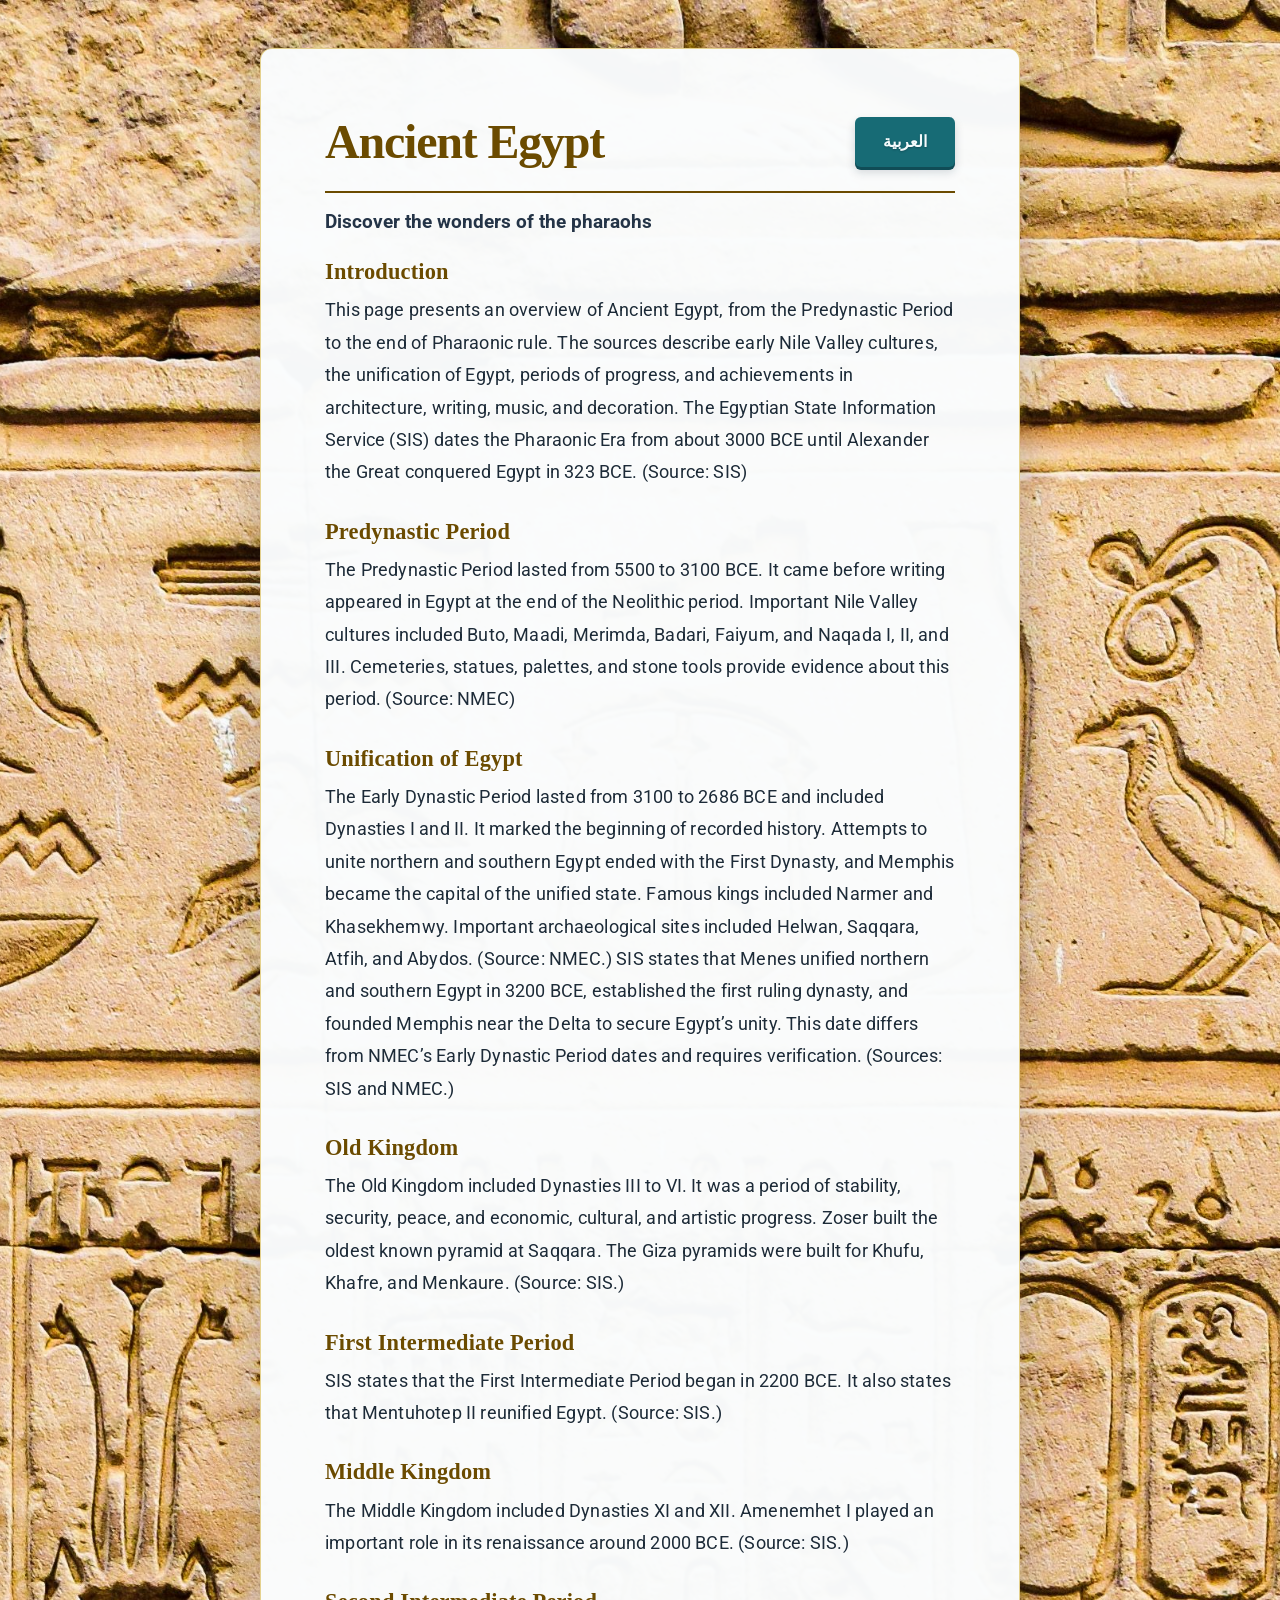
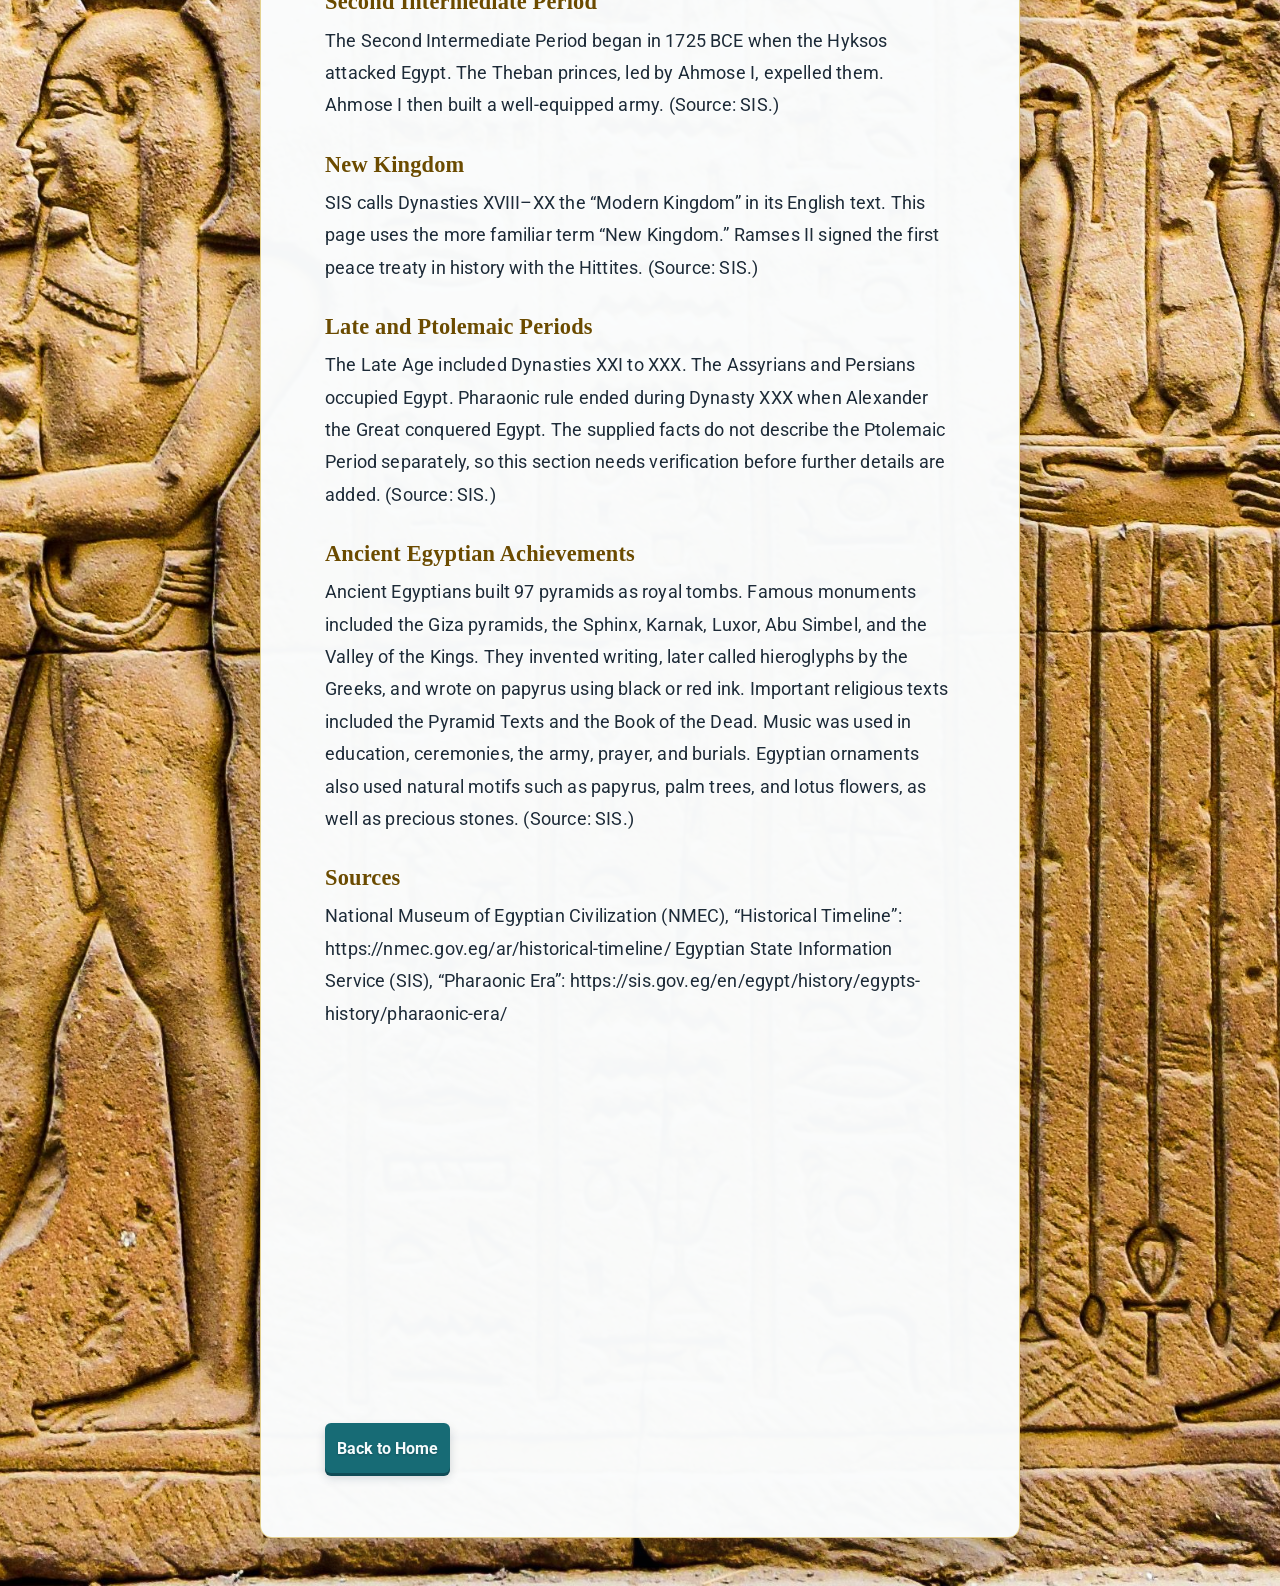
==== contentpages/ancient-egypt.html @ c21eed93 "Initial commit" ====
<!DOCTYPE html>
<html lang="en">
<head>
    <meta charset="UTF-8">
    <meta name="viewport" content="width=device-width, initial-scale=1.0">
    <title>Ancient Egypt | Masr Digital Heritage</title>
    <link rel="stylesheet" href="../stylesheet.css">
    <link rel="stylesheet" href="article.css">
    <link rel="preconnect" href="https://fonts.googleapis.com">
    <link rel="preconnect" href="https://fonts.gstatic.com" crossorigin>
    <link href="https://fonts.googleapis.com/css2?family=Roboto:wght@400;700&display=swap" rel="stylesheet">
    <script src="aescript.js" defer></script>
</head>
<body class="ancient-egypt-body">
    <main class="Homepage">
        <div class="version-header">
            <h1 class="titleh1">Ancient Egypt</h1>
            <button class="egypt-button version-toggle" id="content-version-toggle" type="button" aria-label="Switch to Arabic">العربية</button>
        </div>
        
        <h3>Discover the wonders of the pharaohs</h3>
        <div class="Homepage-text ancient-egypt-content" id="ancient-egypt-content"></div>
        <div class="egypt-video">
            <iframe src="https://www.youtube.com/embed/CskfvgEItPA" title="The ENTIRE History of Egypt | Ancient Civilizations Documentary" loading="lazy" allow="accelerometer; autoplay; clipboard-write; encrypted-media; gyroscope; picture-in-picture; web-share" referrerpolicy="strict-origin-when-cross-origin" allowfullscreen></iframe>
        </div>
        <a href="../index.html" class="egypt-button">Back to Home</a>
    </main>
</body>
</html>
---- stylesheet.css ----
* {
  box-sizing: border-box;
}

:root {
  --blue: #275f83;
  --gold: #6b4b00;
  --text-shadow: 0 2px 8px rgb(23 54 76 / 32%);
}
.video-container {
  position: fixed;
  inset: 0;
  z-index: 0;
  overflow: hidden;
  pointer-events: none;
}

#video {
  position: absolute;
  inset: 0;
  width: 100%;
  height: 100%;
  object-fit: cover;
}

body {
  background-size: cover;
  background-position: center;
  background-repeat: no-repeat;
  background-color: #17212b;
  color: #243447;
  font-family: 'Roboto', sans-serif;
  justify-content: center;
  align-items: center;
  display: flex;
  min-height: 100vh;
  min-height: 100dvh;
  margin: 0;
  padding: 24px;
}

.Homepage {
  position: relative;
  z-index: 1;
  background: linear-gradient(135deg, rgb(248 251 253 / 46%), rgb(225 237 244 / 42%));
  border: 3px solid var(--blue);
  box-shadow: 0 14px 40px rgb(12 25 38 / 35%), inset 0 0 0 1px rgb(212 175 55 / 45%), inset 0 0 0 5px rgba(3, 89, 155, 0.35);
  backdrop-filter: blur(1px);
  display: flex;
  justify-content: center;
  flex-direction: column;
  align-items: center;
  border-radius: 8px;
  width: 100%;
  min-height: calc(100vh - 48px);
  min-height: calc(100dvh - 48px);
  padding: 32px;
}

.Homepage-text {
  color: #10283b;
  text-shadow: 0 1px 3px rgb(255 255 255 / 80%);
  text-align: center;
  font-size: 20px;
  font-weight: 400;
  line-height: 1.7;
  width: min(500px, 100%);
  margin: 12px 0 0;
}

.homepage-emblem {
  display: block;
  width: auto;
  max-width: 100%;
  height: clamp(100px, 18vw, 170px);
  margin: 0 0 20px;
  object-fit: contain;
  filter: drop-shadow(0 6px 8px rgb(12 25 38 / 22%));
}

.titleh1 {
  color: var(--gold);
  font-family: 'Roboto', sans-serif;
  font-weight: 700;
  letter-spacing: -0.03em;
  text-shadow: 0 1px 3px rgb(255 255 255 / 85%);
  text-align: center;
  font-size: 50px;
  width: min(500px, 100%);
  margin: 0;
}

.titleh1::after {
  content: '';
  display: block;
  width: 72px;
  height: 2px;
  margin: 14px auto 0;
  background: linear-gradient(90deg, transparent, var(--gold), transparent);
}


.egypt-button {
  display: inline-flex;
  align-items: center;
  justify-content: center;
  border: none;
  background: #176b75;
  color: #f5fbfc;
  text-shadow: 0 1px 2px rgb(12 25 38 / 30%);
  font: inherit;
  font-weight: 700;
  text-decoration: none;
  min-width: 100px;
  min-height: 50px;
  padding: 8px 12px;
  border-radius: 6px;
  box-shadow: 0 3px 0 #104c56, 0 5px 10px rgb(18 39 55 / 18%);
  cursor: pointer;
  transition: background-color 160ms ease, box-shadow 160ms ease, transform 160ms ease;
}

.egypt-button:hover {
  background: #1e7e88;
  box-shadow: 0 4px 0 #104c56, 0 7px 14px rgb(18 39 55 / 22%);
  transform: translateY(-1px);
}

.egypt-button:active {
  box-shadow: 0 1px 0 #104c56, 0 2px 5px rgb(18 39 55 / 18%);
  transform: translateY(2px);
}

.egypt-button:focus-visible {
  outline: 3px solid var(--gold);
  outline-offset: 3px;
}

@media (prefers-reduced-motion: reduce) {
  .egypt-button {
    transition: none;
  }
}

.selection {
  display: flex;
  flex-wrap: wrap;
  justify-content: center;
  align-items: center;
  gap: 20px;
  margin-top: 20px;
}

@media (max-width: 600px) {
  body {
    padding: 14px;
  }

  .Homepage {
    min-height: calc(100vh - 28px);
    min-height: calc(100dvh - 28px);
    padding: 28px 18px;
  }

  .titleh1 {
    font-size: clamp(36px, 10vw, 50px);
  }

  .Homepage-text {
    font-size: clamp(16px, 4.5vw, 20px);
    line-height: 1.5;
  }

  .selection {
    display: grid;
    grid-template-columns: repeat(2, minmax(0, 1fr));
    width: 100%;
    gap: 12px;
  }

  .egypt-button {
    width: 100%;
  }
}
---- contentpages/article.css ----
body {
  display: block;
  min-height: 100vh;
  min-height: 100dvh;
  padding: clamp(16px, 4vw, 48px);
}

.Homepage {
  display: block;
  width: min(760px, 100%);
  min-height: 0;
  margin: 0 auto;
  padding: clamp(28px, 6vw, 64px);
  background: rgb(250 252 253 / 98%);
  border: 1px solid rgb(212 175 55 / 55%);
  border-radius: 12px;
  box-shadow: 0 18px 48px rgb(12 25 38 / 24%);
}

.article-image {
  display: block;
  width: auto;
  max-width: 100%;
  height: clamp(140px, 24vw, 220px);
  margin: 0 0 32px;
  object-fit: contain;
  filter: drop-shadow(0 6px 8px rgb(12 25 38 / 22%));
}

.titleh1 {
  width: auto;
  margin: 0;
  color: var(--gold);
  font-family: Georgia, 'Times New Roman', serif;
  font-size: clamp(2rem, 5vw, 3rem);
  font-weight: 700;
  letter-spacing: -0.025em;
  line-height: 1.2;
  text-shadow: 0 1px 2px rgb(255 255 255 / 70%);
  text-align: left;
}

.version-header {
  display: flex;
  align-items: center;
  justify-content: space-between;
  gap: 16px;
  padding-bottom: 20px;
  border-bottom: 2px solid var(--gold);
}

.titleh1::after {
  display: none;
}

.Homepage-text {
  width: auto;
  max-width: 65ch;
  margin: 24px 0 0;
  color: #1d2b38;
  font-size: 1.125rem;
  letter-spacing: 0.01em;
  line-height: 1.8;
  text-align: left;
}

.Homepage > .ancient-egypt-content {
  align-self: stretch;
  width: 100%;
  max-width: 65ch;
  margin: 24px auto 0;
  text-align: start;
}

.version-toggle {
  flex-shrink: 0;
}

 .ancient-egypt-video,
.egypt-video {
  width: 100%;
  max-width: 65ch;
  aspect-ratio: 16 / 9;
  margin: 32px auto 0;
}

.egypt-video iframe {
  display: block;
  width: 100%;
  height: 100%;
  border: 0;
}

.ancient-egypt-section + .ancient-egypt-section {
  margin-top: 1.75rem;
}

.ancient-egypt-section h2 {
  margin: 0 0 0.5rem;
  color: var(--gold);
  font-family: Georgia, 'Times New Roman', serif;
  font-size: 1.4rem;
  line-height: 1.3;
}

.ancient-egypt-section p {
  margin: 0;
}

.ancient-egypt-section p + p {
  margin-top: 0.85rem;
}

.Homepage > .egypt-button {
  margin-top: 32px;
}

@media (max-width: 600px) {
  body {
    padding: 14px;
  }

  .Homepage {
    padding: 28px 20px;
  }

  .version-header {
    gap: 8px;
  }

  .version-header .titleh1 {
    flex: 1;
    min-width: 0;
    font-size: clamp(1.375rem, 7vw, 2rem);
    line-height: 1.15;
  }

  .version-toggle {
    width: auto;
    flex: 0 0 auto;
    min-width: 0;
    min-height: 42px;
    padding: 8px 10px;
    font-size: 0.875rem;
  }

  .Homepage-text {
    font-size: 1rem;
    line-height: 1.7;
  }
}
.ancient-egypt-body {
  background-image: url('pexels-axp-photography-500641970-16386716.jpg');
}
.modern-egypt-body {
  background-image: url('vecteezy_egypt-armed-forces-day-background_28347614.jpg');
}
.digital-egypt-body {
  background-image: url('nasa-Q1p7bh3SHj8-unsplash.jpg');
  background-size: fill;
}
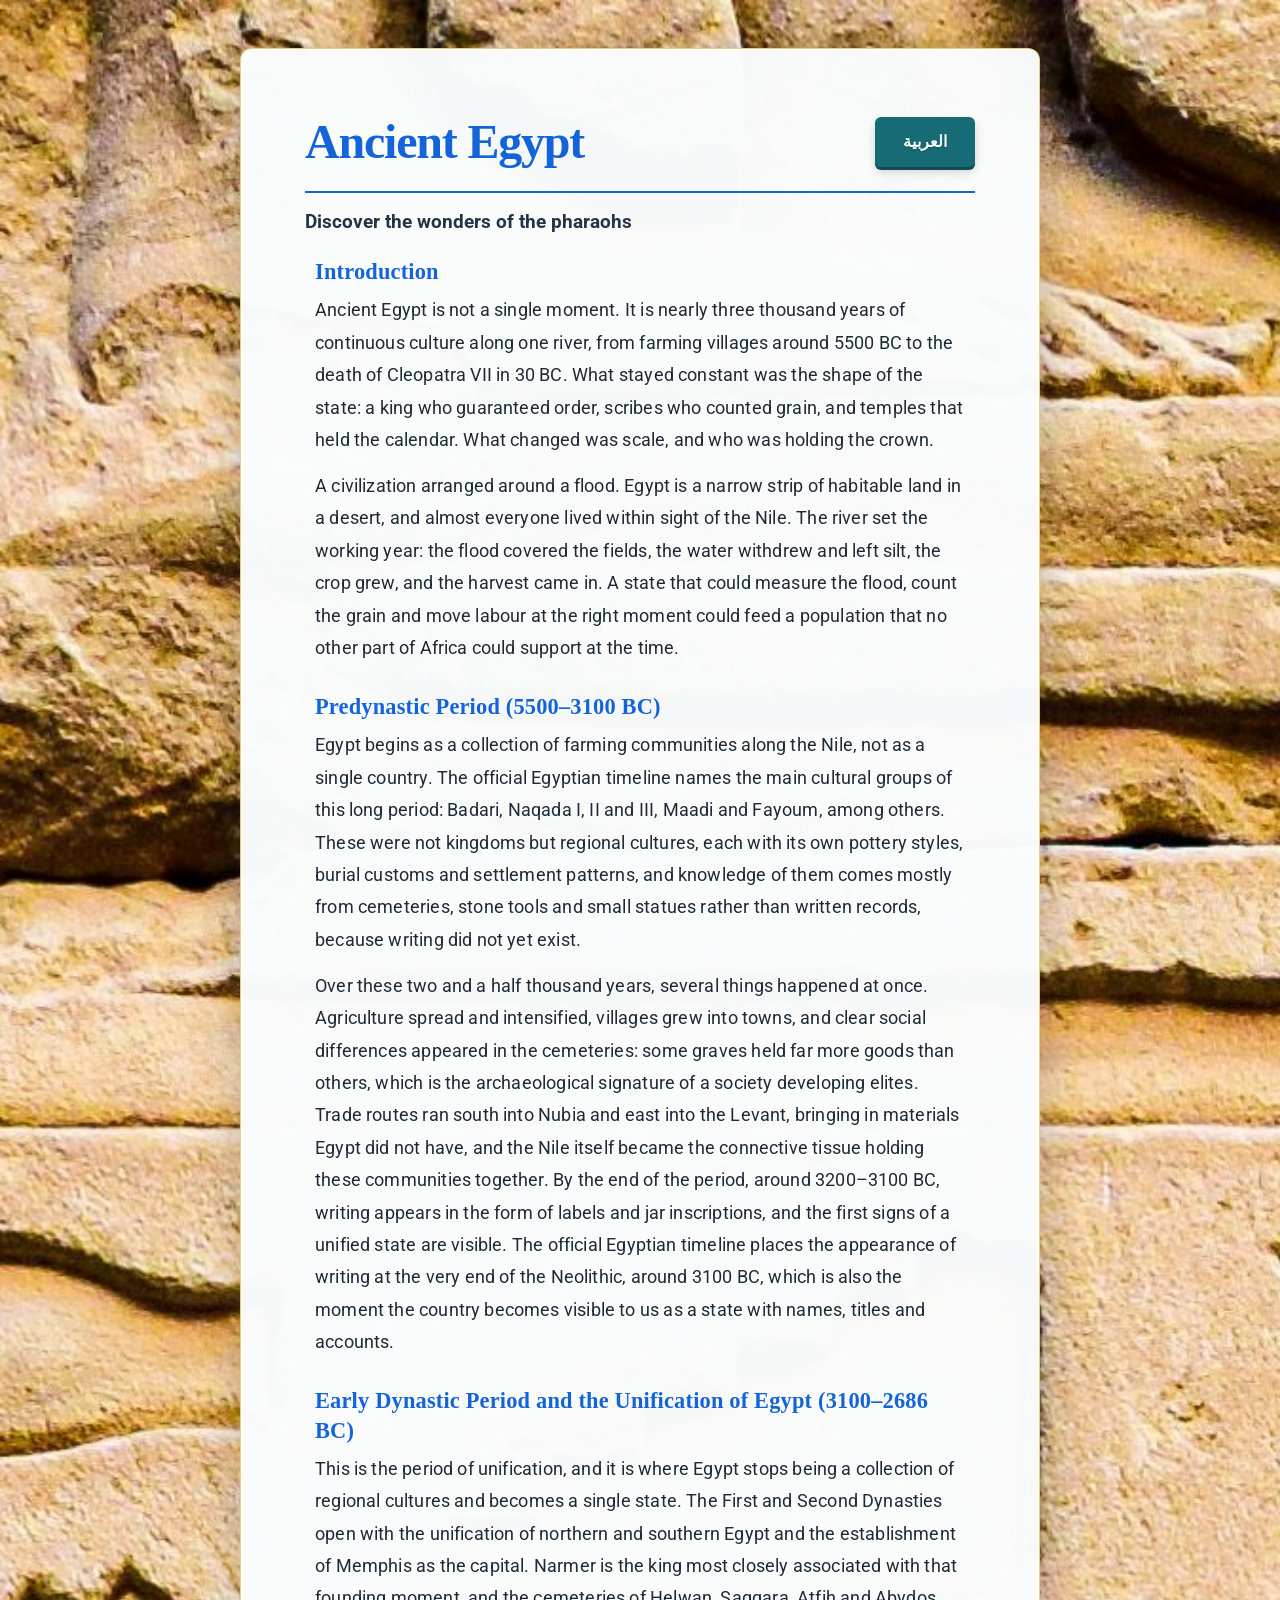
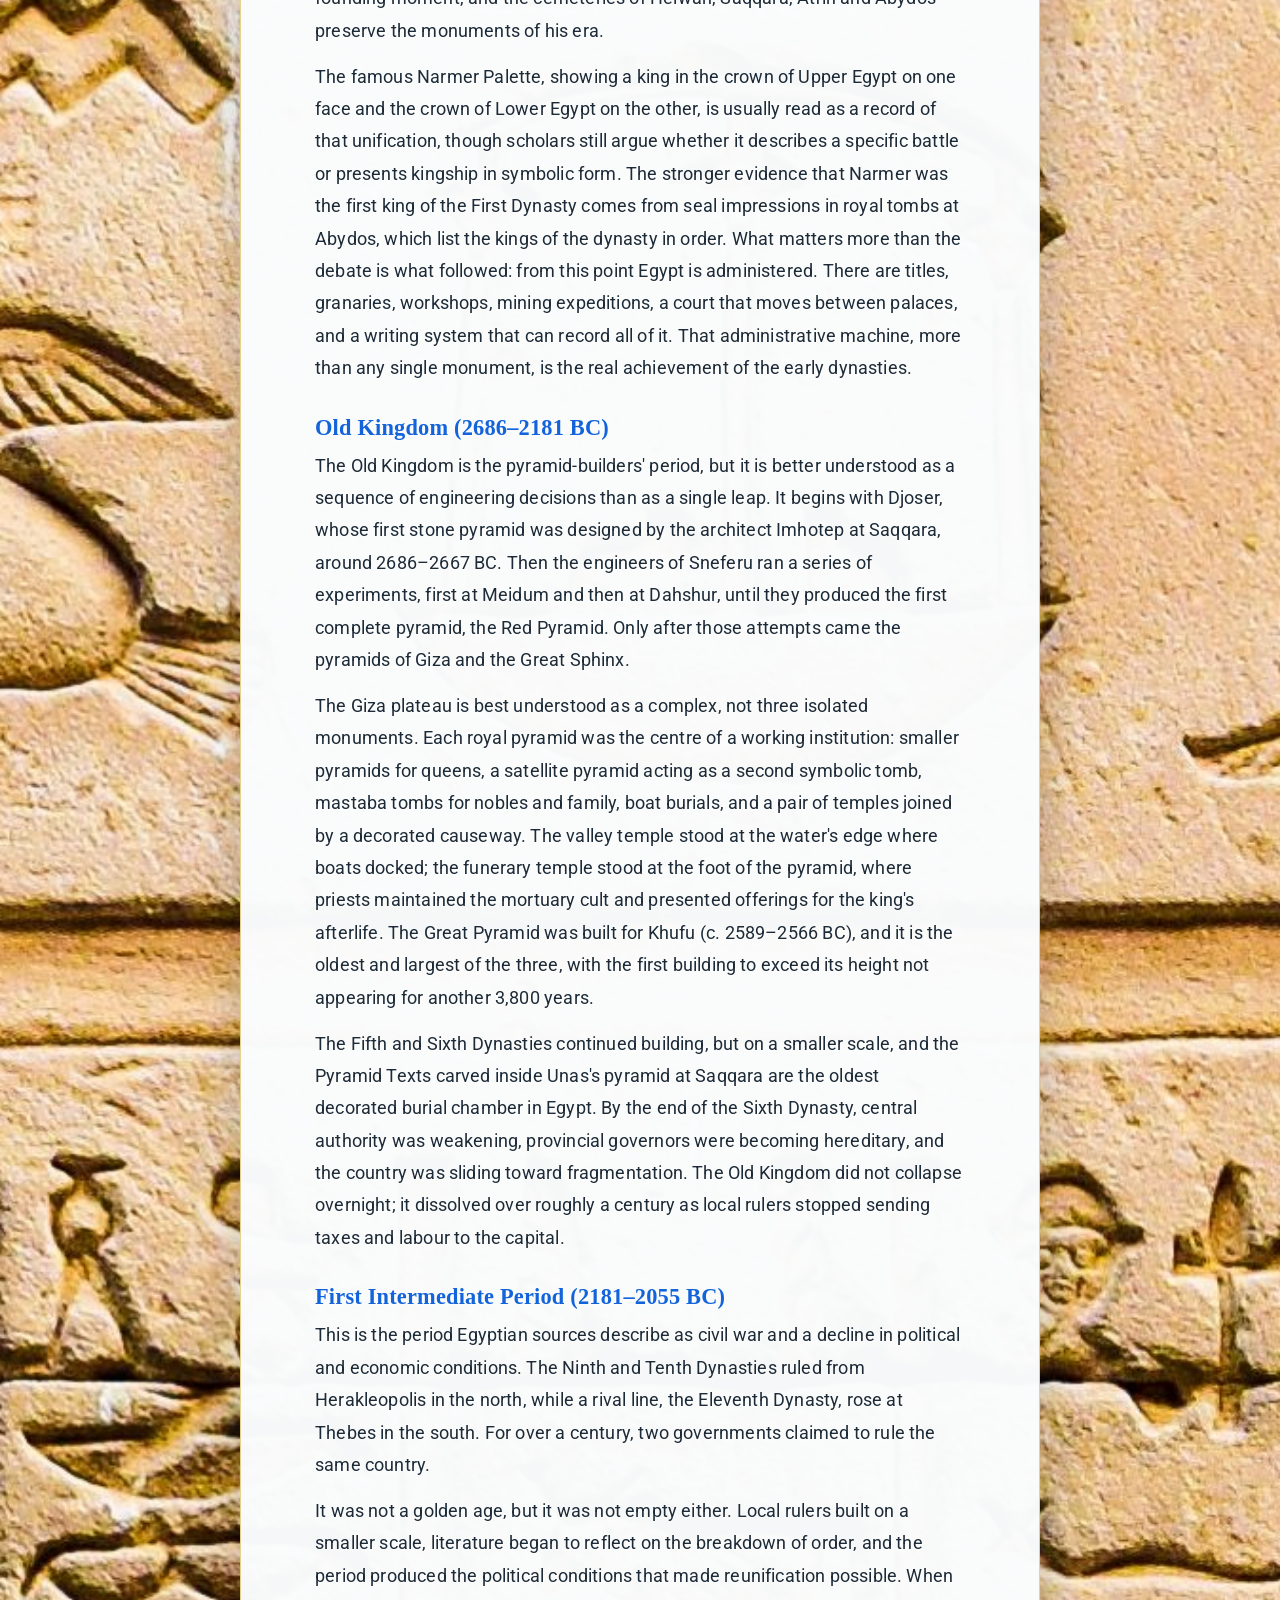
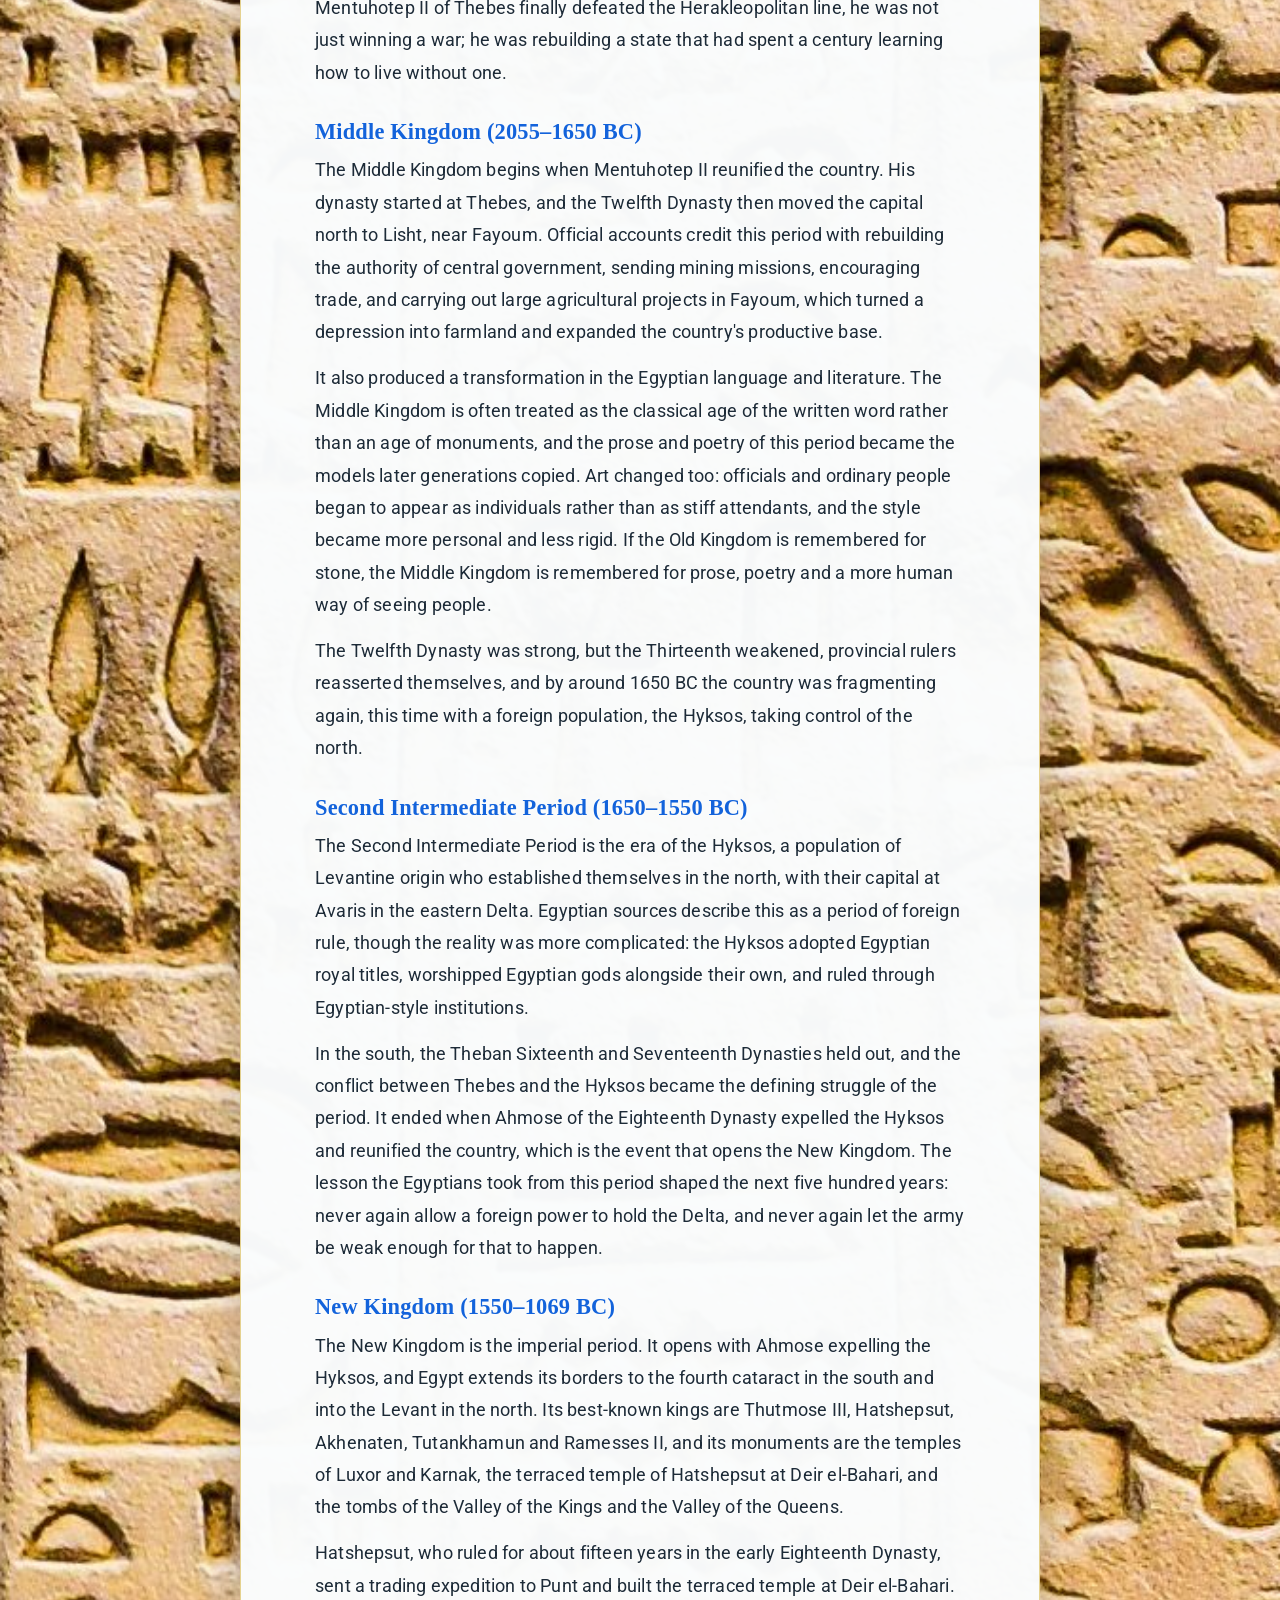
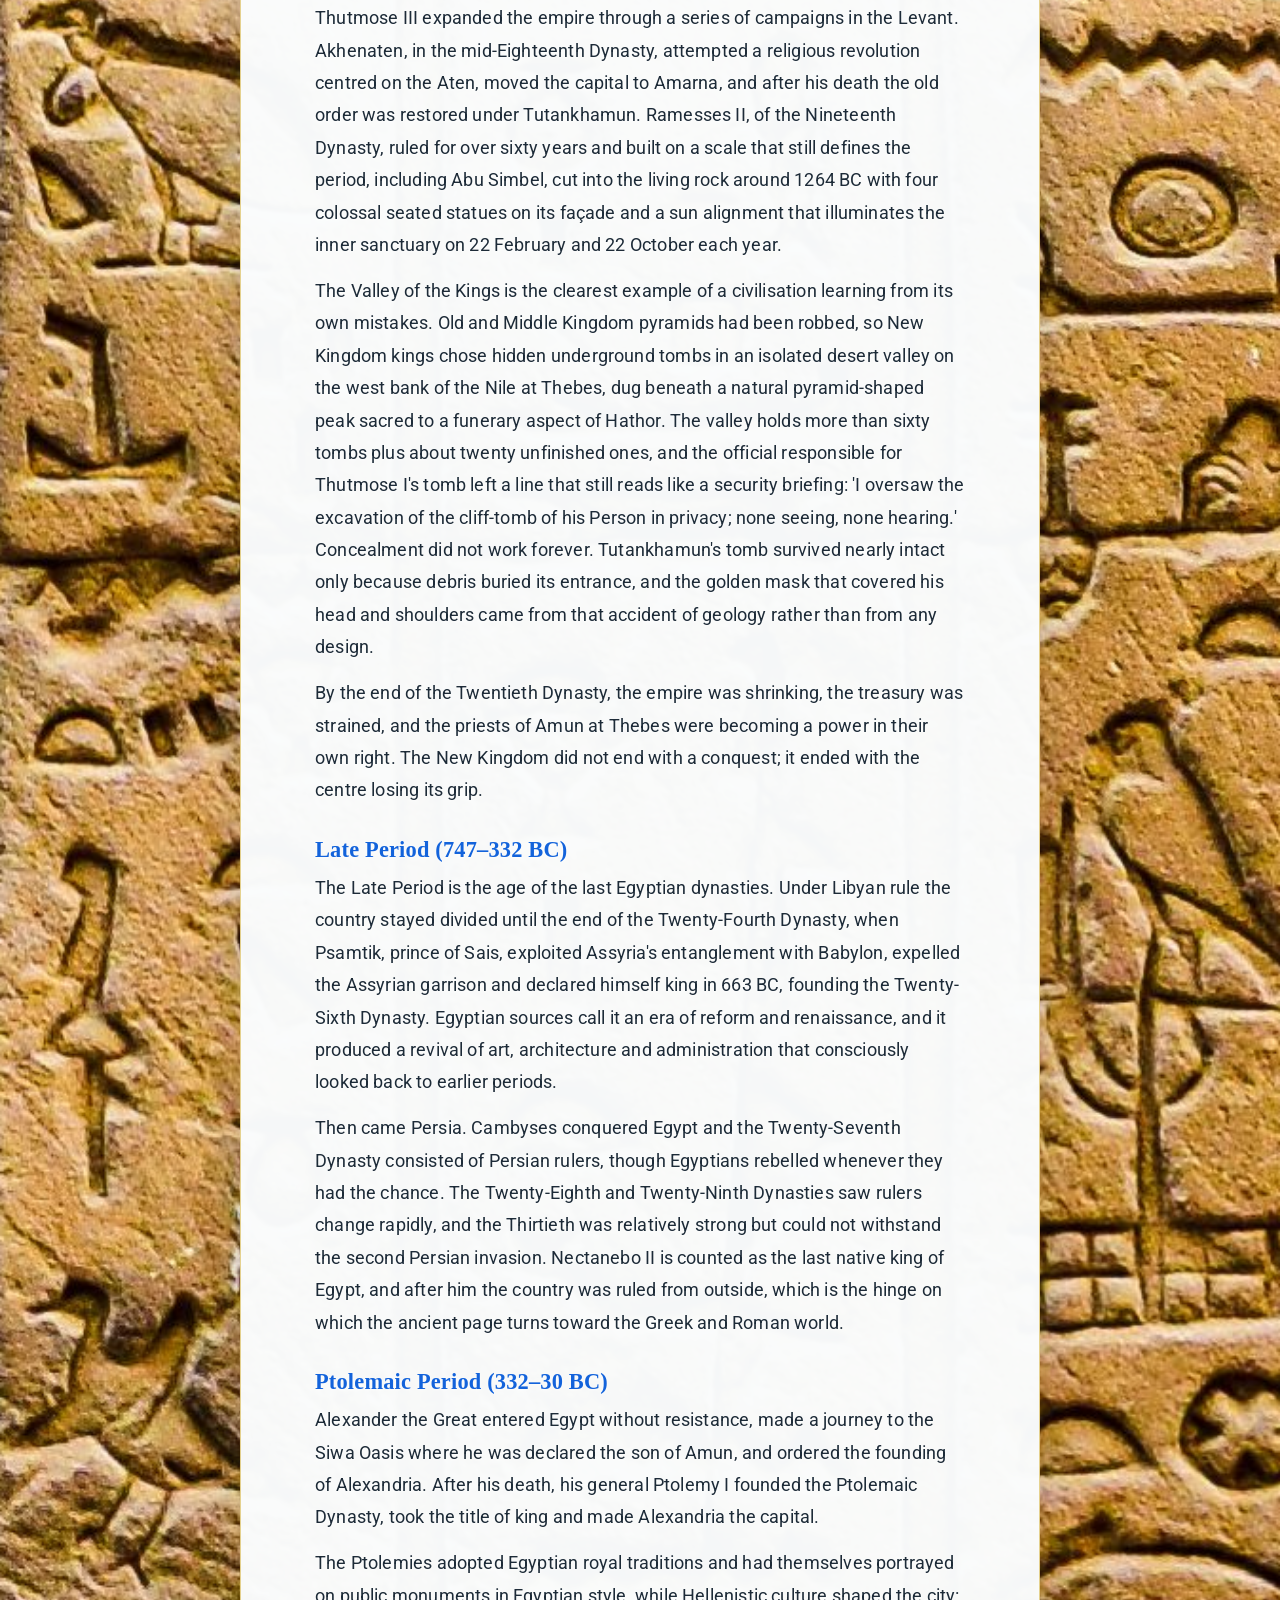
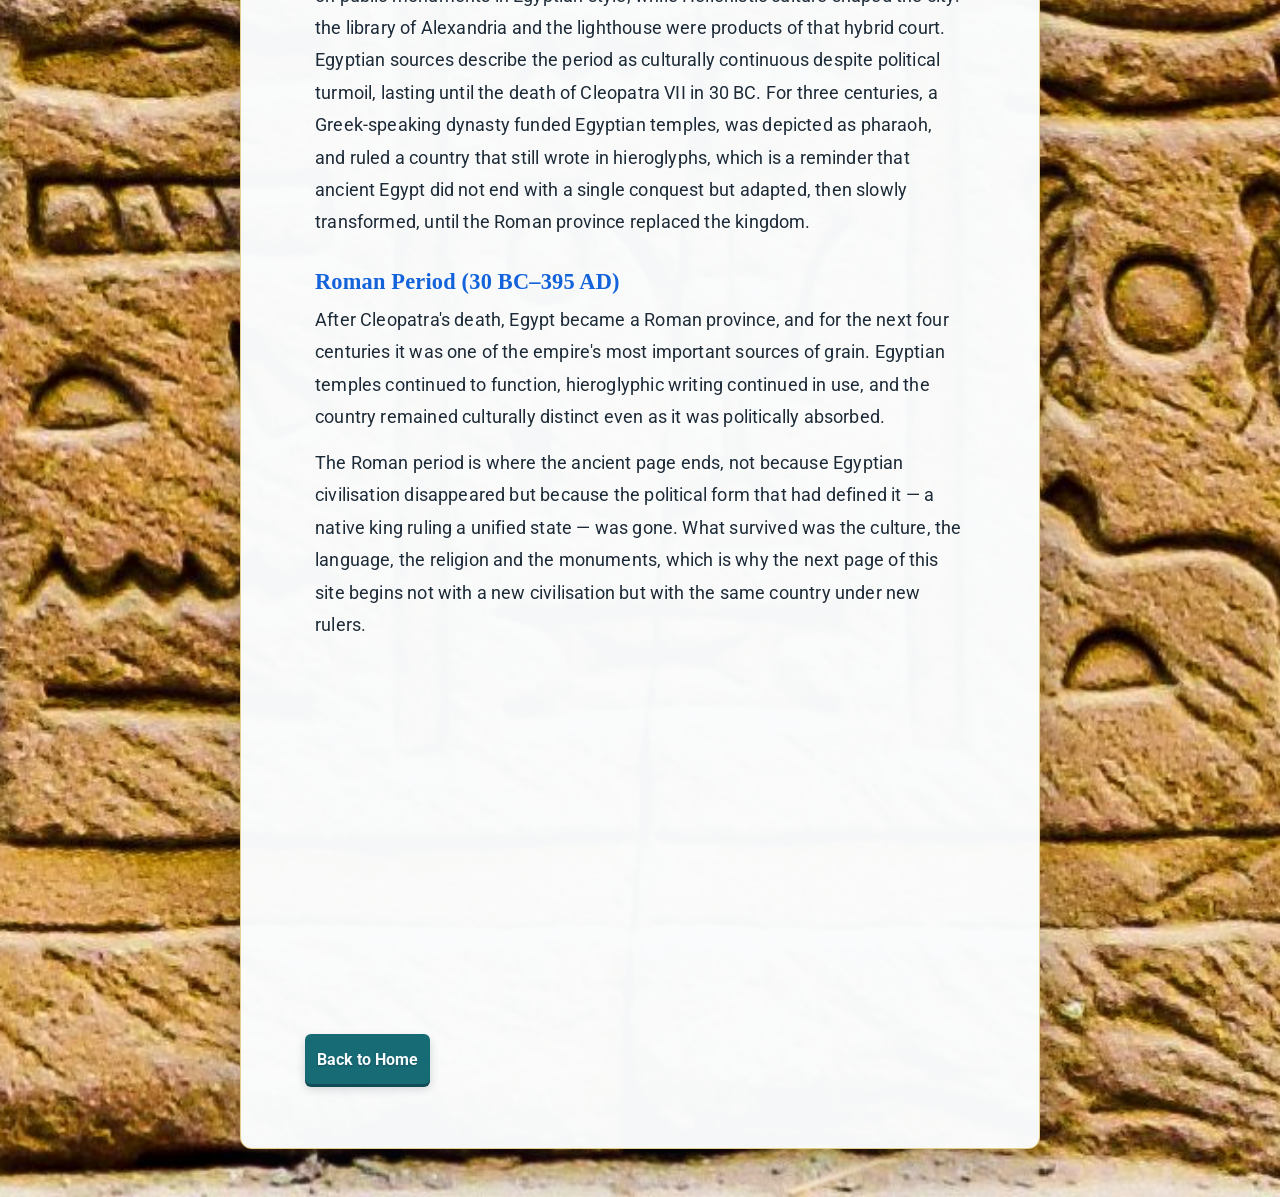
==== commit c23893e6: "Updated website" ====
--- a/contentpages/ancient-egypt.html
+++ b/contentpages/ancient-egypt.html
@@ -9,19 +9,20 @@
     <link rel="preconnect" href="https://fonts.googleapis.com">
     <link rel="preconnect" href="https://fonts.gstatic.com" crossorigin>
     <link href="https://fonts.googleapis.com/css2?family=Roboto:wght@400;700&display=swap" rel="stylesheet">
+    <script src="../site-language.js" defer></script>
     <script src="aescript.js" defer></script>
 </head>
 <body class="ancient-egypt-body">
     <main class="Homepage">
         <div class="version-header">
             <h1 class="titleh1">Ancient Egypt</h1>
-            <button class="egypt-button version-toggle" id="content-version-toggle" type="button" aria-label="Switch to Arabic">العربية</button>
+            <button class="egypt-button site-language-toggle version-toggle" id="content-version-toggle" type="button" aria-label="Switch to Arabic">العربية</button>
         </div>
         
-        <h3>Discover the wonders of the pharaohs</h3>
+        <h3 data-en="Discover the wonders of the pharaohs" data-ar="اكتشف روائع الفراعنة">Discover the wonders of the pharaohs</h3>
         <div class="Homepage-text ancient-egypt-content" id="ancient-egypt-content"></div>
         <div class="egypt-video">
-            <iframe src="https://www.youtube.com/embed/CskfvgEItPA" title="The ENTIRE History of Egypt | Ancient Civilizations Documentary" loading="lazy" allow="accelerometer; autoplay; clipboard-write; encrypted-media; gyroscope; picture-in-picture; web-share" referrerpolicy="strict-origin-when-cross-origin" allowfullscreen></iframe>
+            <iframe src="https://www.youtube.com/embed/CskfvgEItPA" title="The ENTIRE History of Egypt | Ancient Civilizations Documentary" data-title-en="The ENTIRE History of Egypt | Ancient Civilizations Documentary" data-title-ar="تاريخ مصر بالكامل | فيلم وثائقي عن الحضارات القديمة" loading="lazy" allow="accelerometer; autoplay; clipboard-write; encrypted-media; gyroscope; picture-in-picture; web-share" referrerpolicy="strict-origin-when-cross-origin" allowfullscreen></iframe>
         </div>
         <a href="../index.html" class="egypt-button">Back to Home</a>
     </main>
--- a/stylesheet.css
+++ b/stylesheet.css
@@ -3,8 +3,8 @@
 }
 
 :root {
-  --blue: #275f83;
-  --gold: #6b4b00;
+  --blue: #012ffa;
+  --gold: #1363db;
   --text-shadow: 0 2px 8px rgb(23 54 76 / 32%);
 }
 .video-container {
@@ -37,6 +37,7 @@
   min-height: 100dvh;
   margin: 0;
   padding: 24px;
+  background-image: url('27140.jpg');
 }
 
 .Homepage {
@@ -121,13 +122,13 @@
 }
 
 .egypt-button:hover {
-  background: #1e7e88;
-  box-shadow: 0 4px 0 #104c56, 0 7px 14px rgb(18 39 55 / 22%);
+  background: #ffbb00;
+  box-shadow: 0 4px 0 #506602, 0 7px 14px rgb(18 39 55 / 22%);
   transform: translateY(-1px);
 }
 
 .egypt-button:active {
-  box-shadow: 0 1px 0 #104c56, 0 2px 5px rgb(18 39 55 / 18%);
+  box-shadow: 0 1px 0 #9e7400, 0 2px 5px rgb(18 39 55 / 18%);
   transform: translateY(2px);
 }
 
@@ -151,7 +152,19 @@
   margin-top: 20px;
 }
 
-@media (max-width: 600px) {
+.site-language-toggle {
+  width: auto;
+  min-width: 100px;
+}
+
+.site-language-header {
+  display: flex;
+  justify-content: flex-end;
+  width: 100%;
+  margin-bottom: 20px;
+}
+
+@media (max-width: 700px) {
   body {
     padding: 14px;
   }
@@ -181,4 +194,8 @@
   .egypt-button {
     width: 100%;
   }
-}
+
+  .site-language-toggle {
+    width: auto;
+  }
+}
--- a/contentpages/article.css
+++ b/contentpages/article.css
@@ -7,7 +7,7 @@
 
 .Homepage {
   display: block;
-  width: min(760px, 100%);
+  width: min(800px, 100%);
   min-height: 0;
   margin: 0 auto;
   padding: clamp(28px, 6vw, 64px);
@@ -95,12 +95,38 @@
   margin-top: 1.75rem;
 }
 
+.article-section + .article-section {
+  margin-top: 1.75rem;
+}
+
+.article-section h2 {
+  margin: 0 0 0.5rem;
+  color: var(--gold);
+  font-family: Georgia, 'Times New Roman', serif;
+  font-size: 1.4rem;
+  line-height: 1.3;
+  text-align: start;
+}
+
+.article-section p {
+  margin: 0;
+  text-align: start;
+}
+
 .ancient-egypt-section h2 {
   margin: 0 0 0.5rem;
   color: var(--gold);
   font-family: Georgia, 'Times New Roman', serif;
   font-size: 1.4rem;
   line-height: 1.3;
+}
+
+.ancient-egypt-section h3 {
+  margin: 0.85rem 0 0.25rem;
+  color: #34495a;
+  font-family: Georgia, 'Times New Roman', serif;
+  font-size: 1.1rem;
+  line-height: 1.35;
 }
 
 .ancient-egypt-section p {
@@ -158,4 +184,166 @@
 .digital-egypt-body {
   background-image: url('nasa-Q1p7bh3SHj8-unsplash.jpg');
   background-size: fill;
+}
+.tourism-body {
+  background:
+    linear-gradient(180deg, rgb(6 29 44 / 35%), rgb(6 29 44 / 65%)),
+    url('../27140.jpg');
+  background-size: cover;
+}
+
+.tourism-interface {
+  width: 100%;
+  margin: 28px 0 0;
+}
+
+.tourism-eyebrow {
+  margin: 0 0 14px;
+  color: #176b75;
+  font-size: 0.78rem;
+  font-weight: 700;
+  letter-spacing: 0.16em;
+  text-transform: uppercase;
+}
+
+.tourism-filters {
+  display: flex;
+  gap: 8px;
+  margin-bottom: 18px;
+  overflow-x: auto;
+  padding-bottom: 4px;
+  scrollbar-width: thin;
+}
+
+.tourism-filter {
+  border: 1px solid rgb(23 107 117 / 28%);
+  border-radius: 999px;
+  background: rgb(255 255 255 / 82%);
+  color: #176b75;
+  cursor: pointer;
+  flex: 0 0 auto;
+  font: inherit;
+  font-size: 0.88rem;
+  font-weight: 700;
+  padding: 9px 16px;
+  transition: 160ms ease;
+}
+
+.tourism-filter:hover,
+.tourism-filter.active {
+  background: #176b75;
+  border-color: #176b75;
+  color: #fff;
+}
+
+.tourism-grid {
+  display: grid;
+  grid-template-columns: repeat(2, minmax(0, 1fr));
+  gap: 14px;
+}
+
+.tourism-card {
+  position: relative;
+  min-height: 210px;
+  overflow: hidden;
+  border-radius: 14px;
+  background: #17384a;
+  box-shadow: 0 8px 20px rgb(12 25 38 / 18%);
+}
+
+.tourism-card:first-child:not(.tourism-card--text-only) {
+  grid-row: span 2;
+  min-height: 434px;
+}
+
+.tourism-card img {
+  width: 100%;
+  height: 100%;
+  min-height: inherit;
+  object-fit: cover;
+  transition: transform 300ms ease;
+}
+
+.tourism-card:hover img {
+  transform: scale(1.04);
+}
+
+.tourism-card::after {
+  content: '';
+  position: absolute;
+  inset: 0;
+  background: linear-gradient(180deg, transparent 35%, rgb(6 25 36 / 88%) 100%);
+  pointer-events: none;
+}
+
+.tourism-card--text-only {
+  min-height: 150px;
+  background: linear-gradient(135deg, #f3f8f7, #e1efed);
+  border: 1px solid rgb(23 107 117 / 20%);
+}
+
+.tourism-card--text-only::after {
+  display: none;
+}
+
+.tourism-card-content {
+  position: absolute;
+  z-index: 1;
+  inset: auto 16px 14px;
+  color: #fff;
+  text-align: start;
+}
+
+.tourism-card--text-only .tourism-card-content {
+  position: static;
+  padding: 18px;
+  color: #17384a;
+}
+
+.tourism-card-content h2 {
+  margin: 5px 0 2px;
+  font-family: Georgia, 'Times New Roman', serif;
+  font-size: 1.35rem;
+  line-height: 1.15;
+  text-shadow: 0 2px 8px rgb(0 0 0 / 35%);
+}
+
+.tourism-card-content p {
+  margin: 0;
+  font-size: 0.78rem;
+  letter-spacing: 0.04em;
+  opacity: 0.86;
+}
+
+.tourism-category {
+  display: inline-block;
+  border: 1px solid rgb(255 255 255 / 38%);
+  border-radius: 999px;
+  background: rgb(6 38 53 / 55%);
+  backdrop-filter: blur(6px);
+  padding: 4px 8px;
+  font-size: 0.68rem;
+  font-weight: 700;
+}
+
+.tourism-card--text-only .tourism-category {
+  border-color: rgb(23 107 117 / 24%);
+  background: rgb(23 107 117 / 10%);
+  color: #176b75;
+}
+
+@media (max-width: 600px) {
+  .tourism-grid {
+    grid-template-columns: 1fr;
+  }
+
+  .tourism-card,
+  .tourism-card:first-child:not(.tourism-card--text-only) {
+    grid-row: auto;
+    min-height: 230px;
+  }
+
+  .tourism-card--text-only {
+    min-height: 140px;
+  }
 }
